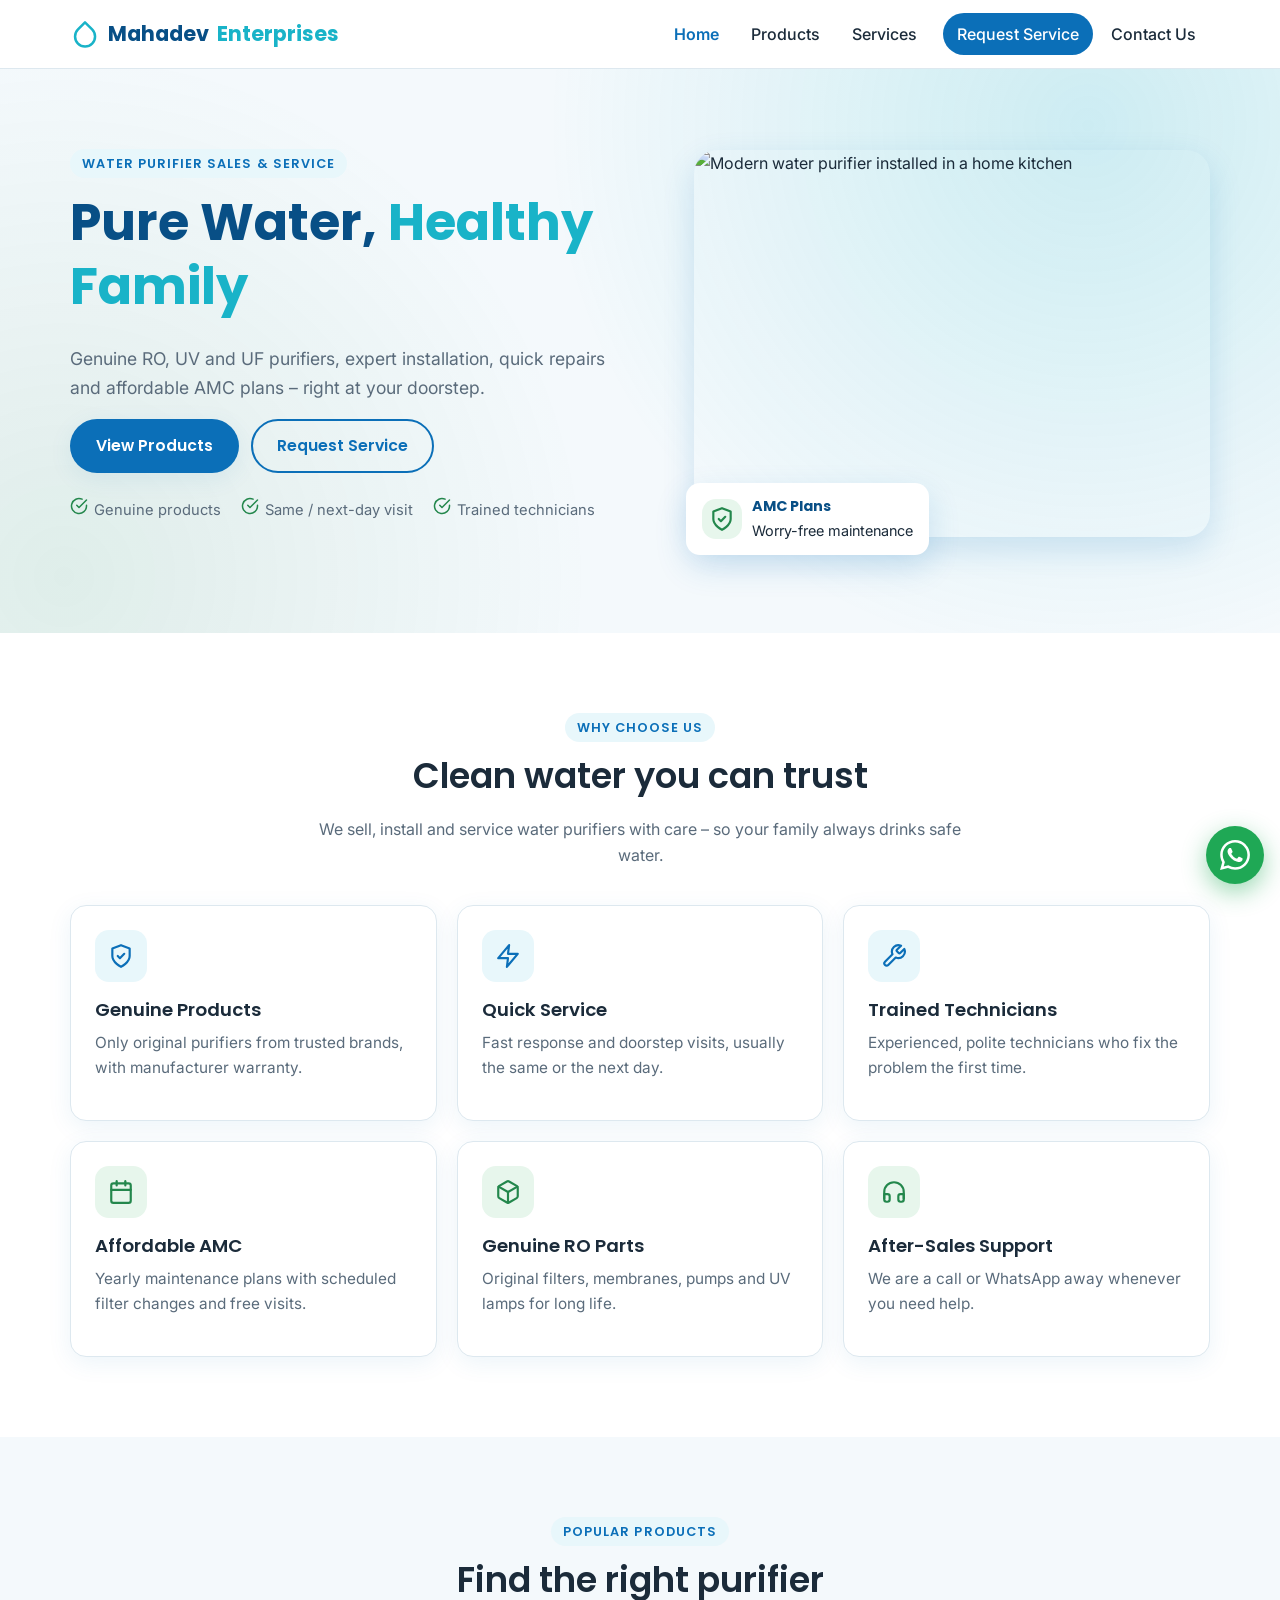
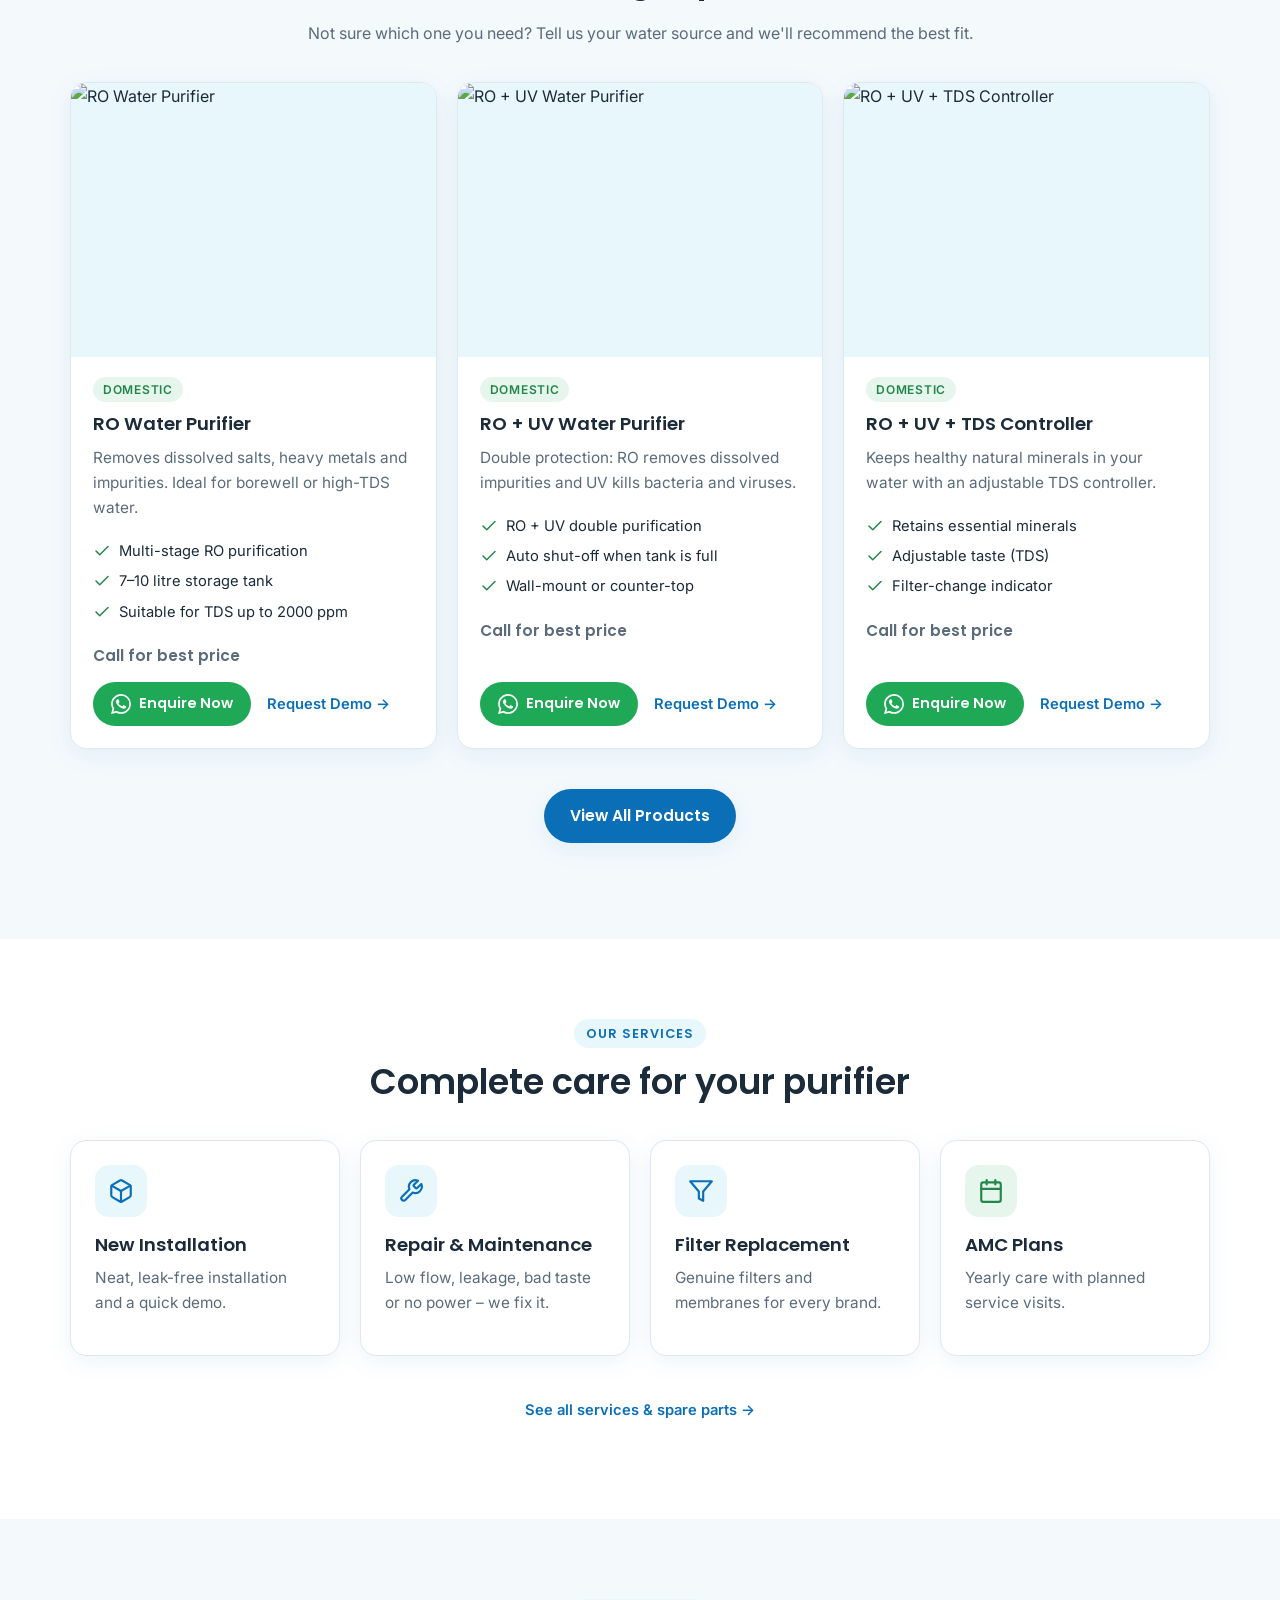
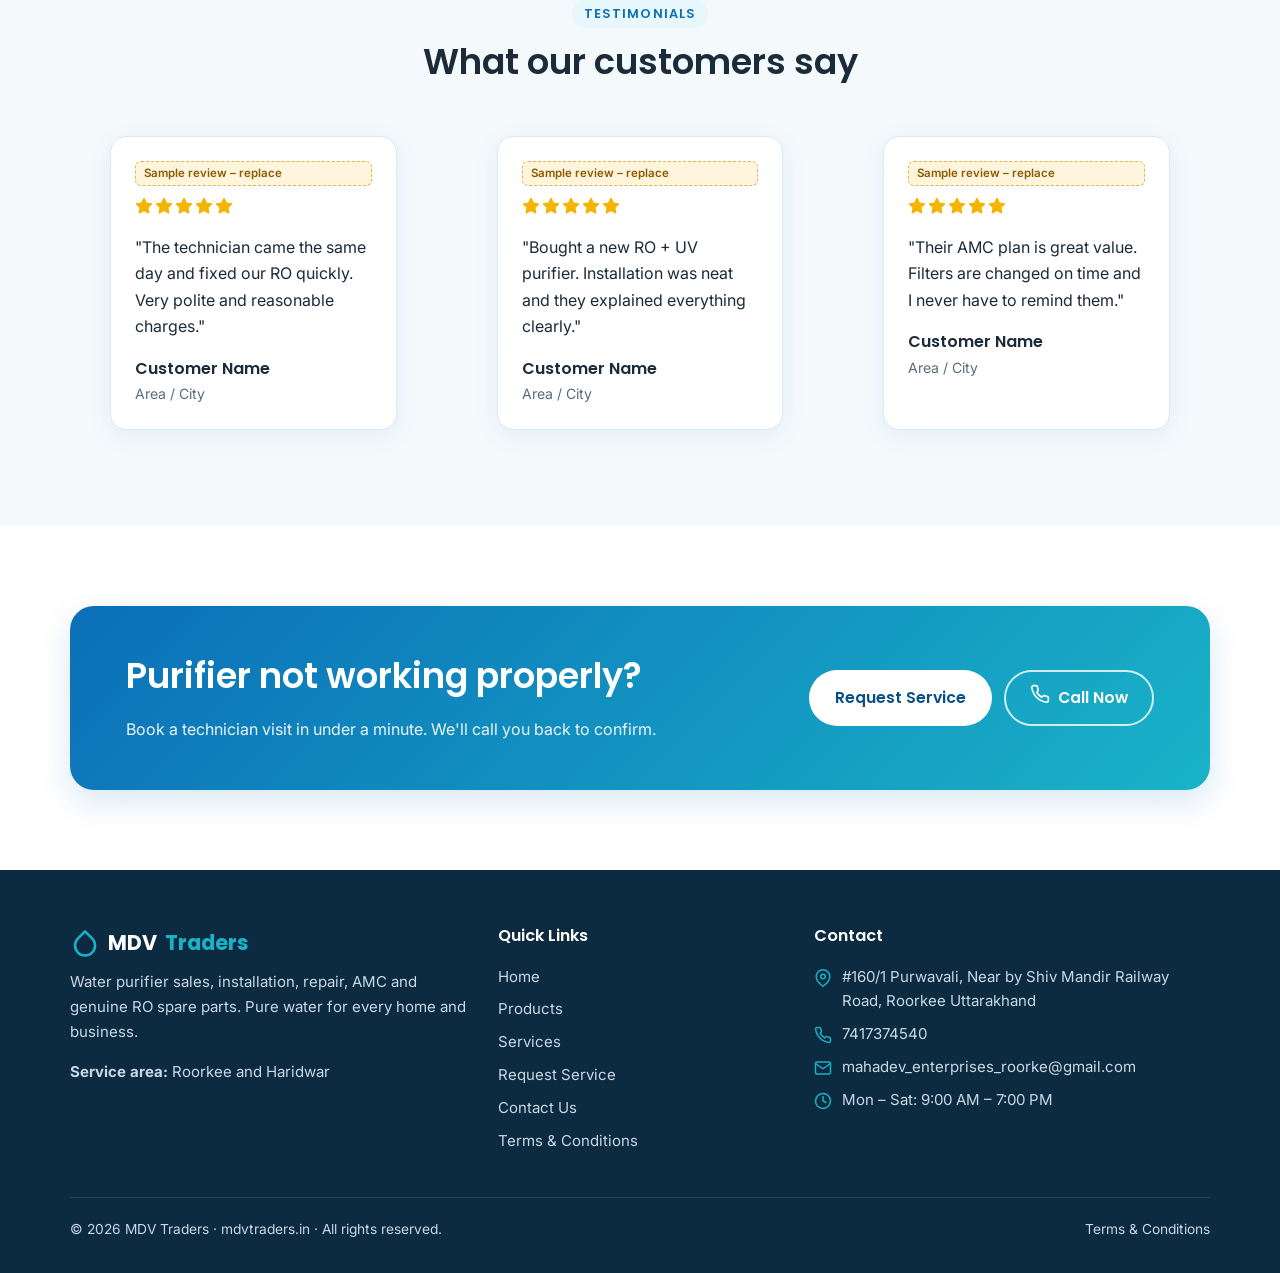
==== mdv-traders/index.html @ 6e26f54f "initial commit" ====
<!DOCTYPE html>
<html lang="en">
<head>
  <meta charset="UTF-8">
  <meta name="viewport" content="width=device-width, initial-scale=1">
  <title>Mahadev Enterprises | Water Purifier Sales, Service &amp; RO Repair</title>
  <meta name="description" content="Mahadev Enterprises – RO, UV and UF water purifier sales, installation, repair, AMC and genuine RO spare parts. Quick doorstep service by trained technicians.">
  <link rel="canonical" href="https://mdvtraders.in/">

  <!-- Open Graph (how the page looks when shared on WhatsApp / Facebook) -->
  <meta property="og:type" content="website">
  <meta property="og:site_name" content="Mahadev Enterprises">
  <meta property="og:title" content="Mahadev Enterprises | Pure Water, Healthy Family">
  <meta property="og:description" content="Water purifier sales, installation, repair, AMC and genuine RO spare parts.">
  <meta property="og:url" content="https://mdvtraders.in/">
  <!-- PLACEHOLDER: upload a 1200x630 image to /images/og-image.jpg -->
  <meta property="og:image" content="https://mdvtraders.in/images/og-image.jpg">
  <meta name="twitter:card" content="summary_large_image">

  <!-- Favicon (PLACEHOLDER: replace favicon.svg with your logo) -->
  <link rel="icon" href="favicon.svg" type="image/svg+xml">

  <!-- Google Fonts -->
  <link rel="preconnect" href="https://fonts.googleapis.com">
  <link rel="preconnect" href="https://fonts.gstatic.com" crossorigin>
  <link href="https://fonts.googleapis.com/css2?family=Inter:wght@400;500;600&family=Poppins:wght@500;600;700&display=swap" rel="stylesheet">

  <link rel="stylesheet" href="style.css">
  <script src="script.js" defer></script>

  <!-- LocalBusiness schema for Google. PLACEHOLDERS: replace the [ADD ...] values -->
  <script type="application/ld+json">
  {
    "@context": "https://schema.org",
    "@type": "LocalBusiness",
    "name": "Mahadev Enterprises",
    "description": "Water purifier sales, installation, repair, AMC and genuine RO spare parts.",
    "url": "https://mdvtraders.in/",
    "image": "https://mdvtraders.in/images/og-image.jpg",
   "telephone": "7417374540",
    "email": "mahadev_enterprises_roorke@gmail.com",
    "address": {
      "@type": "PostalAddress",
      "streetAddress": "#160/1 Purwavali",
      "addressLocality": "Near by Shiv Mandir Railway Road",
      "addressRegion": "Roorkee Uttarakhand",
      "postalCode": "247667",
      "addressCountry": "IN"
    },
    "areaServed": "Roorkee and Haridwar",
    "openingHours": "[ADD HOURS e.g. Mo-Sa 09:00-19:00]"
    "priceRange": "₹₹"
  }
  </script>
</head>
<body data-page="home">
  <a class="skip-link" href="#main">Skip to main content</a>
  <div id="site-header"></div>

  <main id="main">
    <!-- ===== HERO ===== -->
    <section class="hero">
      <div class="container hero__grid">
        <div>
          <span class="eyebrow">Water Purifier Sales &amp; Service</span>
          <h1>Pure Water, <em>Healthy Family</em></h1>
          <p class="hero__lead">Genuine RO, UV and UF purifiers, expert installation, quick repairs and affordable AMC plans – right at your doorstep.</p>
          <div class="btn-row">
            <a class="btn btn--primary" href="products.html">View Products</a>
            <a class="btn btn--outline" href="service-request.html">Request Service</a>
          </div>
          <ul class="hero__badges">
            <li><span data-icon="checkCircle"></span>Genuine products</li>
            <li><span data-icon="checkCircle"></span>Same / next-day visit</li>
            <li><span data-icon="checkCircle"></span>Trained technicians</li>
          </ul>
        </div>
        <div class="hero__media">
          <!-- PLACEHOLDER IMAGE: replace with your own photo (e.g. images/hero.jpg, 800x600) -->
          <!-- <img src="https://placehold.co/800x600/e8f7fb/0b6fb8?text=Hero+Image%0A(Replace+with+your+photo)" alt="Modern water purifier installed in a home kitchen" width="800" height="600" fetchpriority="high"> -->
       <img src="./images/shopping.webp" alt="Modern water purifier installed in a home kitchen" width="800" height="600" fetchpriority="high">
          <div class="hero__float">
            <span class="icon-badge icon-badge--green" data-icon="shield"></span>
            <div><strong>AMC Plans</strong>Worry-free maintenance</div>
          </div>
        </div>
      </div>
    </section>

    <!-- ===== WHY CHOOSE US ===== -->
    <section class="section">
      <div class="container">
        <div class="section-head">
          <span class="eyebrow">Why choose us</span>
          <h2>Clean water you can trust</h2>
          <p>We sell, install and service water purifiers with care – so your family always drinks safe water.</p>
        </div>
        <div class="grid grid--3">
          <div class="card"><span class="icon-badge" data-icon="shield"></span><h3>Genuine Products</h3><p>Only original purifiers from trusted brands, with manufacturer warranty.</p></div>
          <div class="card"><span class="icon-badge" data-icon="zap"></span><h3>Quick Service</h3><p>Fast response and doorstep visits, usually the same or the next day.</p></div>
          <div class="card"><span class="icon-badge" data-icon="tool"></span><h3>Trained Technicians</h3><p>Experienced, polite technicians who fix the problem the first time.</p></div>
          <div class="card"><span class="icon-badge icon-badge--green" data-icon="calendar"></span><h3>Affordable AMC</h3><p>Yearly maintenance plans with scheduled filter changes and free visits.</p></div>
          <div class="card"><span class="icon-badge icon-badge--green" data-icon="package"></span><h3>Genuine RO Parts</h3><p>Original filters, membranes, pumps and UV lamps for long life.</p></div>
          <div class="card"><span class="icon-badge icon-badge--green" data-icon="headset"></span><h3>After-Sales Support</h3><p>We are a call or WhatsApp away whenever you need help.</p></div>
        </div>
      </div>
    </section>

    <!-- ===== POPULAR PRODUCTS (filled from script.js) ===== -->
    <section class="section section--soft">
      <div class="container">
        <div class="section-head">
          <span class="eyebrow">Popular products</span>
          <h2>Find the right purifier</h2>
          <p>Not sure which one you need? Tell us your water source and we'll recommend the best fit.</p>
        </div>
        <div class="grid grid--3" id="product-preview"></div>
        <p class="text-center mt-lg"><a class="btn btn--primary" href="products.html">View All Products</a></p>
      </div>
    </section>

    <!-- ===== SERVICES PREVIEW ===== -->
    <section class="section">
      <div class="container">
        <div class="section-head">
          <span class="eyebrow">Our services</span>
          <h2>Complete care for your purifier</h2>
        </div>
        <div class="grid grid--4">
          <div class="card"><span class="icon-badge" data-icon="package"></span><h3>New Installation</h3><p>Neat, leak-free installation and a quick demo.</p></div>
          <div class="card"><span class="icon-badge" data-icon="tool"></span><h3>Repair &amp; Maintenance</h3><p>Low flow, leakage, bad taste or no power – we fix it.</p></div>
          <div class="card"><span class="icon-badge" data-icon="filter"></span><h3>Filter Replacement</h3><p>Genuine filters and membranes for every brand.</p></div>
          <div class="card"><span class="icon-badge icon-badge--green" data-icon="calendar"></span><h3>AMC Plans</h3><p>Yearly care with planned service visits.</p></div>
        </div>
        <p class="text-center mt-lg"><a class="link-arrow" href="services.html">See all services &amp; spare parts</a></p>
      </div>
    </section>

    <!-- ===== TESTIMONIALS (PLACEHOLDERS – replace with real customer reviews) ===== -->
    <section class="section section--soft">
      <div class="container">
        <div class="section-head">
          <span class="eyebrow">Testimonials</span>
          <h2>What our customers say</h2>
        </div>
        <div class="grid grid--3">
          <figure class="card testimonial">
            <span class="placeholder-tag">Sample review – replace</span>
            <div class="stars" aria-label="5 out of 5 stars"><span data-icon="star"></span><span data-icon="star"></span><span data-icon="star"></span><span data-icon="star"></span><span data-icon="star"></span></div>
            <blockquote>"The technician came the same day and fixed our RO quickly. Very polite and reasonable charges."</blockquote>
            <figcaption>Customer Name<span>Area / City</span></figcaption>
          </figure>
          <figure class="card testimonial">
            <span class="placeholder-tag">Sample review – replace</span>
            <div class="stars" aria-label="5 out of 5 stars"><span data-icon="star"></span><span data-icon="star"></span><span data-icon="star"></span><span data-icon="star"></span><span data-icon="star"></span></div>
            <blockquote>"Bought a new RO + UV purifier. Installation was neat and they explained everything clearly."</blockquote>
            <figcaption>Customer Name<span>Area / City</span></figcaption>
          </figure>
          <figure class="card testimonial">
            <span class="placeholder-tag">Sample review – replace</span>
            <div class="stars" aria-label="5 out of 5 stars"><span data-icon="star"></span><span data-icon="star"></span><span data-icon="star"></span><span data-icon="star"></span><span data-icon="star"></span></div>
            <blockquote>"Their AMC plan is great value. Filters are changed on time and I never have to remind them."</blockquote>
            <figcaption>Customer Name<span>Area / City</span></figcaption>
          </figure>
        </div>
      </div>
    </section>

    <!-- ===== CALL TO ACTION ===== -->
    <section class="section">
      <div class="container">
        <div class="cta-strip">
          <div>
            <h2>Purifier not working properly?</h2>
            <p>Book a technician visit in under a minute. We'll call you back to confirm.</p>
          </div>
          <div class="btn-row">
            <a class="btn btn--light" href="service-request.html">Request Service</a>
            <a class="btn btn--ghost-light" data-href="tel" href="#"><span data-icon="phone"></span>Call Now</a>
          </div>
        </div>
      </div>
    </section>
  </main>

  <div id="site-footer"></div>
</body>
</html>
---- mdv-traders/style.css ----
/* =========================================================
   MDV Traders – Main Stylesheet
   ---------------------------------------------------------
   Mobile-first: base styles are for phones, then
   @media (min-width: ...) blocks add tablet/desktop layout.

   CONTENTS
   1.  Colours & variables (change the brand colours here)
   2.  Base / reset
   3.  Layout helpers
   4.  Buttons
   5.  Header & navigation
   6.  Hero
   7.  Cards, grids & sections
   8.  Products & filters
   9.  Steps ("How it works")
   10. Tables / notes
   11. Forms
   12. Contact page
   13. Footer
   14. Floating WhatsApp & Call buttons
   15. Utilities & accessibility
   ========================================================= */

/* ---------- 1. Colours & variables ---------- */
:root {
  --blue: #0b6fb8;          /* primary brand blue */
  --blue-dark: #084f86;     /* hover / headings */
  --aqua: #19b3c8;          /* secondary aqua */
  --aqua-light: #e8f7fb;    /* soft aqua backgrounds */
  --green: #23874c;         /* soft green accent (buttons) */
  --green-light: #e7f6ec;   /* soft green backgrounds */
  --whatsapp: #1fa855;

  --text: #1b2b3a;          /* main text */
  --muted: #5a6b7b;         /* secondary text */
  --border: #dde8ef;
  --bg: #ffffff;
  --bg-soft: #f4f9fc;
  --error: #c62828;
  --error-bg: #fdecec;
  --success-bg: #e7f6ec;

  --radius: 16px;
  --radius-sm: 10px;
  --shadow: 0 6px 24px rgba(11, 111, 184, 0.08);
  --shadow-hover: 0 12px 32px rgba(11, 111, 184, 0.16);
  --gradient: linear-gradient(135deg, var(--blue) 0%, var(--aqua) 100%);

  --font-head: "Poppins", system-ui, sans-serif;
  --font-body: "Inter", system-ui, sans-serif;
  --header-h: 68px;
}

/* ---------- 2. Base / reset ---------- */
*,
*::before,
*::after { box-sizing: border-box; }

html { scroll-behavior: smooth; }

body {
  margin: 0;
  font-family: var(--font-body);
  font-size: 16px;
  line-height: 1.65;
  color: var(--text);
  background: var(--bg);
  -webkit-font-smoothing: antialiased;
}

h1, h2, h3, h4 {
  font-family: var(--font-head);
  line-height: 1.25;
  color: var(--text);
  margin: 0 0 0.5em;
}
h1 { font-size: clamp(2rem, 6vw, 3.2rem); font-weight: 700; }
h2 { font-size: clamp(1.5rem, 4vw, 2.2rem); font-weight: 600; }
h3 { font-size: 1.15rem; font-weight: 600; }

p { margin: 0 0 1em; }
a { color: var(--blue); }
a:hover { color: var(--blue-dark); }
img { max-width: 100%; height: auto; display: block; }
ul { padding-left: 1.2em; }

/* ---------- 3. Layout helpers ---------- */
.container {
  width: 100%;
  max-width: 1180px;
  margin: 0 auto;
  padding: 0 20px;
}

.section { padding: 56px 0; }
.section--soft { background: var(--bg-soft); }

.section-head {
  text-align: center;
  max-width: 680px;
  margin: 0 auto 36px;
}
.section-head p { color: var(--muted); }

.eyebrow {
  display: inline-block;
  font-family: var(--font-head);
  font-size: 0.8rem;
  font-weight: 600;
  letter-spacing: 0.08em;
  text-transform: uppercase;
  color: var(--blue);
  background: var(--aqua-light);
  padding: 4px 12px;
  border-radius: 999px;
  margin-bottom: 12px;
}

.grid { display: grid; gap: 20px; }

@media (min-width: 640px) {
  .grid--2, .grid--3, .grid--4 { grid-template-columns: repeat(2, 1fr); }
}
@media (min-width: 960px) {
  .section { padding: 80px 0; }
  .grid--3 { grid-template-columns: repeat(3, 1fr); }
  .grid--4 { grid-template-columns: repeat(4, 1fr); }
}

/* Page banner used at the top of inner pages */
.page-banner {
  background: var(--gradient);
  color: #fff;
  padding: 48px 0 40px;
  text-align: center;
}
.page-banner h1 { color: #fff; margin-bottom: 8px; }
.page-banner p { color: rgba(255, 255, 255, 0.92); max-width: 620px; margin: 0 auto; }

/* ---------- 4. Buttons ---------- */
.btn {
  display: inline-flex;
  align-items: center;
  justify-content: center;
  gap: 8px;
  min-height: 48px;              /* big enough for thumbs */
  padding: 12px 24px;
  font-family: var(--font-head);
  font-weight: 600;
  font-size: 0.98rem;
  border-radius: 999px;
  border: 2px solid transparent;
  text-decoration: none;
  cursor: pointer;
  transition: transform 0.15s ease, box-shadow 0.2s ease, background 0.2s ease;
}
.btn:hover { transform: translateY(-2px); }
.btn:disabled { opacity: 0.7; cursor: not-allowed; transform: none; }
.btn svg { width: 20px; height: 20px; }

.btn--primary { background: var(--blue); color: #fff; box-shadow: var(--shadow); }
.btn--primary:hover { background: var(--blue-dark); color: #fff; }

.btn--accent { background: var(--green); color: #fff; }
.btn--accent:hover { background: #1b6d3d; color: #fff; }

.btn--outline { background: transparent; color: var(--blue); border-color: var(--blue); }
.btn--outline:hover { background: var(--aqua-light); color: var(--blue-dark); }

.btn--light { background: #fff; color: var(--blue-dark); }
.btn--light:hover { color: var(--blue); }

.btn--ghost-light { background: transparent; color: #fff; border-color: rgba(255,255,255,0.8); }
.btn--ghost-light:hover { background: rgba(255,255,255,0.12); color: #fff; }

.btn--whatsapp { background: var(--whatsapp); color: #fff; }
.btn--whatsapp:hover { background: #178a45; color: #fff; }

.btn--sm { min-height: 40px; padding: 8px 16px; font-size: 0.9rem; }
.btn--block { width: 100%; }

.btn-row { display: flex; flex-wrap: wrap; gap: 12px; }

.link-arrow {
  font-weight: 600;
  text-decoration: none;
  font-size: 0.92rem;
}
.link-arrow::after { content: " →"; }

/* ---------- 5. Header & navigation ---------- */
#site-header { min-height: var(--header-h); } /* reserves space before JS loads */

.site-header {
  position: sticky;
  top: 0;
  z-index: 100;
  background: rgba(255, 255, 255, 0.96);
  backdrop-filter: blur(8px);
  border-bottom: 1px solid var(--border);
}
/* Make the wrapper itself sticky so the header sticks across the page */
#site-header { position: sticky; top: 0; z-index: 100; }

.nav {
  display: flex;
  align-items: center;
  justify-content: space-between;
  height: var(--header-h);
}

.logo {
  display: inline-flex;
  align-items: center;
  gap: 8px;
  font-family: var(--font-head);
  font-weight: 700;
  font-size: 1.3rem;
  color: var(--blue-dark);
  text-decoration: none;
}
.logo span { color: var(--aqua); }
.logo svg { width: 30px; height: 30px; color: var(--aqua); }

.nav-toggle {
  display: inline-flex;
  align-items: center;
  justify-content: center;
  width: 44px;
  height: 44px;
  border: 1px solid var(--border);
  border-radius: 12px;
  background: #fff;
  color: var(--blue-dark);
  cursor: pointer;
}
.nav-toggle svg { width: 24px; height: 24px; }

.nav-menu {
  position: absolute;
  top: var(--header-h);
  left: 0;
  right: 0;
  background: #fff;
  border-bottom: 1px solid var(--border);
  box-shadow: var(--shadow);
  display: none;
}
.nav-menu.is-open { display: block; }

.nav-menu ul {
  list-style: none;
  margin: 0;
  padding: 8px 20px 16px;
}
.nav-menu a {
  display: block;
  padding: 12px 8px;
  font-weight: 500;
  color: var(--text);
  text-decoration: none;
  border-radius: 8px;
}
.nav-menu a:hover { background: var(--aqua-light); color: var(--blue-dark); }
.nav-menu a[aria-current="page"] { color: var(--blue); font-weight: 600; }
.nav-menu .nav-cta { margin-top: 8px; }
.nav-menu .nav-cta a {
  background: var(--blue);
  color: #fff;
  text-align: center;
  border-radius: 999px;
}

@media (min-width: 900px) {
  .nav-toggle { display: none; }
  .nav-menu {
    position: static;
    display: block;
    background: none;
    border: 0;
    box-shadow: none;
  }
  .nav-menu ul { display: flex; align-items: center; gap: 4px; padding: 0; }
  .nav-menu a { padding: 8px 14px; }
  .nav-menu .nav-cta { margin: 0 0 0 8px; }
  .nav-menu .nav-cta a:hover { background: var(--blue-dark); color: #fff; }
}

/* ---------- 6. Hero ---------- */
.hero {
  background:
    radial-gradient(circle at 85% 10%, rgba(25, 179, 200, 0.18), transparent 45%),
    radial-gradient(circle at 5% 90%, rgba(35, 135, 76, 0.10), transparent 40%),
    var(--bg-soft);
  padding: 48px 0 56px;
  overflow: hidden;
}
.hero__grid { display: grid; gap: 36px; align-items: center; }
.hero h1 { color: var(--blue-dark); }
.hero h1 em { font-style: normal; color: var(--aqua); }
.hero__lead { font-size: 1.1rem; color: var(--muted); max-width: 540px; }

.hero__badges {
  display: flex;
  flex-wrap: wrap;
  gap: 10px 20px;
  margin-top: 24px;
  padding: 0;
  list-style: none;
  font-size: 0.92rem;
  color: var(--muted);
}
.hero__badges li { display: inline-flex; align-items: center; gap: 6px; }
.hero__badges svg { width: 18px; height: 18px; color: var(--green); }

.hero__media { position: relative; }
.hero__media img {
  border-radius: 24px;
  box-shadow: var(--shadow-hover);
  width: 100%;
  aspect-ratio: 4 / 3;
  object-fit: cover;
}
.hero__float {
  position: absolute;
  left: -8px;
  bottom: -18px;
  background: #fff;
  border-radius: 14px;
  padding: 12px 16px;
  box-shadow: var(--shadow-hover);
  display: flex;
  align-items: center;
  gap: 10px;
  font-size: 0.9rem;
}
.hero__float strong { display: block; font-family: var(--font-head); color: var(--blue-dark); }
.hero__float .icon-badge { width: 40px; height: 40px; margin: 0; }

@media (min-width: 900px) {
  .hero { padding: 80px 0 96px; }
  .hero__grid { grid-template-columns: 1.1fr 1fr; gap: 56px; }
}

/* ---------- 7. Cards, grids & sections ---------- */
.card {
  background: #fff;
  border: 1px solid var(--border);
  border-radius: var(--radius);
  padding: 24px;
  box-shadow: var(--shadow);
  transition: transform 0.2s ease, box-shadow 0.2s ease;
  display: flex;
  flex-direction: column;
}
.card:hover { transform: translateY(-4px); box-shadow: var(--shadow-hover); }
.card p { color: var(--muted); font-size: 0.96rem; }
.card .btn-row, .card .card__actions { margin-top: auto; }

.icon-badge {
  width: 52px;
  height: 52px;
  border-radius: 14px;
  background: var(--aqua-light);
  color: var(--blue);
  display: inline-flex;
  align-items: center;
  justify-content: center;
  margin-bottom: 16px;
  flex-shrink: 0;
}
.icon-badge svg { width: 26px; height: 26px; }
.icon-badge--green { background: var(--green-light); color: var(--green); }

/* Testimonials */
.testimonial { position: relative; }
.testimonial blockquote { margin: 0 0 16px; font-size: 1rem; color: var(--text); }
.testimonial .stars { display: flex; gap: 2px; color: #f4b400; margin-bottom: 12px; }
.testimonial .stars svg { width: 18px; height: 18px; fill: currentColor; }
.testimonial figcaption { font-weight: 600; font-family: var(--font-head); }
.testimonial figcaption span { display: block; font-weight: 400; font-family: var(--font-body); color: var(--muted); font-size: 0.88rem; }

.placeholder-tag {
  display: inline-block;
  font-size: 0.72rem;
  font-weight: 600;
  color: #8a5a00;
  background: #fff4dc;
  border: 1px dashed #e0b44c;
  padding: 2px 8px;
  border-radius: 6px;
  margin-bottom: 10px;
}

/* Call-to-action strip */
.cta-strip {
  background: var(--gradient);
  color: #fff;
  border-radius: 24px;
  padding: 36px 24px;
  text-align: center;
  box-shadow: var(--shadow-hover);
}
.cta-strip h2 { color: #fff; }
.cta-strip p { color: rgba(255, 255, 255, 0.92); max-width: 560px; margin: 0 auto 20px; }
.cta-strip .btn-row { justify-content: center; }

@media (min-width: 900px) {
  .cta-strip {
    display: flex;
    align-items: center;
    justify-content: space-between;
    text-align: left;
    padding: 48px 56px;
    gap: 32px;
  }
  .cta-strip p { margin: 0; }
  .cta-strip .btn-row { flex-shrink: 0; }
}

/* ---------- 8. Products & filters ---------- */
.filters {
  display: flex;
  justify-content: center;
  flex-wrap: wrap;
  gap: 10px;
  margin-bottom: 32px;
}
.filter-btn {
  min-height: 44px;
  padding: 8px 20px;
  border-radius: 999px;
  border: 1px solid var(--border);
  background: #fff;
  font-family: var(--font-head);
  font-weight: 500;
  color: var(--text);
  cursor: pointer;
}
.filter-btn:hover { border-color: var(--blue); color: var(--blue); }
.filter-btn[aria-pressed="true"] { background: var(--blue); border-color: var(--blue); color: #fff; }

.product-card { padding: 0; overflow: hidden; }
.product-card__img {
  aspect-ratio: 4 / 3;
  width: 100%;
  object-fit: cover;
  background: var(--aqua-light);
}
.product-card__body { padding: 20px 22px 22px; display: flex; flex-direction: column; flex: 1; }
.product-card__tag {
  align-self: flex-start;
  font-size: 0.75rem;
  font-weight: 600;
  text-transform: uppercase;
  letter-spacing: 0.06em;
  color: var(--green);
  background: var(--green-light);
  padding: 3px 10px;
  border-radius: 999px;
  margin-bottom: 10px;
}
.product-card__features {
  list-style: none;
  padding: 0;
  margin: 0 0 16px;
  font-size: 0.92rem;
}
.product-card__features li {
  display: flex;
  gap: 8px;
  align-items: flex-start;
  padding: 3px 0;
}
.product-card__features svg { width: 18px; height: 18px; color: var(--green); flex-shrink: 0; margin-top: 3px; }
.product-card__price {
  font-family: var(--font-head);
  font-weight: 600;
  color: var(--blue-dark);
  margin-bottom: 14px;
}
.card__actions { display: flex; flex-wrap: wrap; align-items: center; gap: 12px 16px; }

/* Spare parts cards (smaller) */
.part-card { padding: 20px; }
.part-card h3 { font-size: 1.02rem; margin-bottom: 6px; }
.part-card p { font-size: 0.9rem; margin-bottom: 14px; }

/* ---------- 9. Steps ("How it works") ---------- */
.steps {
  list-style: none;
  padding: 0;
  margin: 0;
  display: grid;
  gap: 20px;
  counter-reset: step;
}
.step {
  position: relative;
  text-align: center;
  background: #fff;
  border-radius: var(--radius);
  padding: 28px 20px 22px;
  border: 1px solid var(--border);
}
.step::before {
  counter-increment: step;
  content: counter(step);
  position: absolute;
  top: -14px;
  left: 50%;
  transform: translateX(-50%);
  width: 30px;
  height: 30px;
  line-height: 30px;
  border-radius: 50%;
  background: var(--green);
  color: #fff;
  font-family: var(--font-head);
  font-weight: 600;
  font-size: 0.9rem;
}
.step .icon-badge { margin: 4px auto 12px; }
.step p { color: var(--muted); font-size: 0.92rem; margin: 0; }

@media (min-width: 640px) { .steps { grid-template-columns: repeat(2, 1fr); row-gap: 32px; } }
@media (min-width: 960px) { .steps { grid-template-columns: repeat(4, 1fr); } }

/* ---------- 10. Tables / notes ---------- */
.note {
  display: flex;
  gap: 14px;
  align-items: flex-start;
  background: var(--aqua-light);
  border-left: 4px solid var(--aqua);
  border-radius: var(--radius-sm);
  padding: 18px 20px;
  margin: 32px 0;
}
.note svg { width: 24px; height: 24px; color: var(--blue); flex-shrink: 0; margin-top: 2px; }
.note h3 { margin-bottom: 6px; font-size: 1rem; }
.note ul { margin: 0 0 8px; }
.note small { color: var(--muted); }

.table-wrap { overflow-x: auto; }
.table {
  width: 100%;
  border-collapse: collapse;
  font-size: 0.93rem;
  background: #fff;
}
.table th, .table td { padding: 10px 12px; border-bottom: 1px solid var(--border); text-align: left; }
.table th { font-family: var(--font-head); font-weight: 600; background: var(--bg-soft); }

/* Legal text (terms page) */
.legal { max-width: 820px; margin: 0 auto; }
.legal h2 { font-size: 1.3rem; margin-top: 2em; }
.legal p, .legal li { color: var(--text); }
.legal .disclaimer {
  background: #fff4dc;
  border: 1px solid #f0d08a;
  border-radius: var(--radius-sm);
  padding: 14px 18px;
  font-size: 0.94rem;
}

/* ---------- 11. Forms ---------- */
.form-card {
  background: #fff;
  border: 1px solid var(--border);
  border-radius: 20px;
  box-shadow: var(--shadow);
  padding: 24px 20px;
}
@media (min-width: 640px) { .form-card { padding: 36px; } }

.form-grid { display: grid; gap: 18px; }
@media (min-width: 640px) {
  .form-grid { grid-template-columns: 1fr 1fr; }
  .field--full { grid-column: 1 / -1; }
}

.field label,
.field legend {
  display: block;
  font-weight: 600;
  font-size: 0.93rem;
  margin-bottom: 6px;
  padding: 0;
}
.field .req { color: var(--error); }
.field .hint { font-weight: 400; color: var(--muted); font-size: 0.85rem; }

.field input[type="text"],
.field input[type="tel"],
.field input[type="email"],
.field input[type="date"],
.field select,
.field textarea {
  width: 100%;
  min-height: 48px;
  padding: 12px 14px;
  font: inherit;
  font-size: 16px;               /* 16px stops iPhone zooming in */
  color: var(--text);
  background: #fff;
  border: 1.5px solid var(--border);
  border-radius: 12px;
  transition: border-color 0.2s, box-shadow 0.2s;
}
.field textarea { min-height: 110px; resize: vertical; }
.field input:focus,
.field select:focus,
.field textarea:focus {
  outline: none;
  border-color: var(--blue);
  box-shadow: 0 0 0 4px rgba(11, 111, 184, 0.15);
}
.field [aria-invalid="true"] { border-color: var(--error); background: #fffafa; }

fieldset.field { border: 0; margin: 0; padding: 0; min-width: 0; }

.radio-group { display: flex; flex-wrap: wrap; gap: 10px; }
.radio-pill { position: relative; }
.radio-pill input { position: absolute; opacity: 0; inset: 0; cursor: pointer; }
.radio-pill span {
  display: inline-flex;
  align-items: center;
  min-height: 44px;
  padding: 8px 18px;
  border: 1.5px solid var(--border);
  border-radius: 999px;
  font-size: 0.93rem;
  font-weight: 500;
  background: #fff;
}
.radio-pill input:checked + span { background: var(--aqua-light); border-color: var(--blue); color: var(--blue-dark); }
.radio-pill input:focus-visible + span { box-shadow: 0 0 0 4px rgba(11, 111, 184, 0.2); }

.check {
  display: flex;
  gap: 10px;
  align-items: flex-start;
  font-size: 0.95rem;
}
.check input { width: 22px; height: 22px; margin-top: 2px; accent-color: var(--blue); flex-shrink: 0; }

.error-msg {
  color: var(--error);
  font-size: 0.85rem;
  margin: 6px 0 0;
  min-height: 0;
}
.error-msg:empty { display: none; }

/* Honeypot – hidden from people, visible to bots */
.hp-field {
  position: absolute !important;
  left: -9999px !important;
  width: 1px;
  height: 1px;
  overflow: hidden;
}

.form-status {
  border-radius: 14px;
  padding: 16px 18px;
  margin-top: 20px;
  font-size: 0.97rem;
}
.form-status[hidden] { display: none; }
.form-status--success { background: var(--success-bg); border: 1px solid #9fd8b3; color: #14532d; }
.form-status--error { background: var(--error-bg); border: 1px solid #f3b4b4; color: #7f1d1d; }
.form-status strong { font-family: var(--font-head); }
.request-id {
  display: inline-block;
  font-family: var(--font-head);
  font-size: 1.15rem;
  font-weight: 700;
  letter-spacing: 0.03em;
  background: #fff;
  padding: 4px 12px;
  border-radius: 8px;
  margin: 6px 0;
}

.spinner {
  width: 18px;
  height: 18px;
  border: 2.5px solid rgba(255, 255, 255, 0.5);
  border-top-color: #fff;
  border-radius: 50%;
  animation: spin 0.8s linear infinite;
}
@keyframes spin { to { transform: rotate(360deg); } }

.form-layout { display: grid; gap: 28px; }
@media (min-width: 960px) { .form-layout { grid-template-columns: 1fr 320px; align-items: start; } }
.aside-card h3 { margin-bottom: 12px; }
.aside-card ul { list-style: none; padding: 0; margin: 0 0 16px; }
.aside-card li { display: flex; gap: 10px; padding: 6px 0; color: var(--muted); font-size: 0.94rem; }
.aside-card li svg { width: 20px; height: 20px; color: var(--green); flex-shrink: 0; margin-top: 2px; }

/* ---------- 12. Contact page ---------- */
.contact-list { list-style: none; padding: 0; margin: 0; display: grid; gap: 16px; }
.contact-item { display: flex; gap: 14px; align-items: flex-start; }
.contact-item .icon-badge { margin: 0; width: 46px; height: 46px; }
.contact-item h3 { font-size: 0.98rem; margin-bottom: 2px; }
.contact-item p, .contact-item a { margin: 0; color: var(--muted); }

.map-wrap {
  border-radius: 20px;
  overflow: hidden;
  border: 1px solid var(--border);
  box-shadow: var(--shadow);
  aspect-ratio: 16 / 10;
  background: var(--aqua-light);
}
.map-wrap iframe { width: 100%; height: 100%; border: 0; display: block; }

.contact-layout { display: grid; gap: 28px; }
@media (min-width: 960px) { .contact-layout { grid-template-columns: 1fr 1fr; } }

/* ---------- 13. Footer ---------- */
.site-footer {
  background: #0c2a40;
  color: #c9d8e4;
  padding: 56px 0 96px;          /* extra bottom space for floating buttons on mobile */
  font-size: 0.94rem;
}
.site-footer a { color: #c9d8e4; text-decoration: none; }
.site-footer a:hover { color: #fff; text-decoration: underline; }
.site-footer h2 {
  color: #fff;
  font-size: 1.02rem;
  margin-bottom: 14px;
}
.footer-grid { display: grid; gap: 32px; }
.footer-grid ul { list-style: none; padding: 0; margin: 0; }
.footer-grid li { padding: 4px 0; }
.footer-brand .logo { color: #fff; margin-bottom: 10px; }
.footer-contact li { display: flex; gap: 10px; align-items: flex-start; }
.footer-contact svg { width: 18px; height: 18px; color: var(--aqua); flex-shrink: 0; margin-top: 4px; }
.footer-bottom {
  border-top: 1px solid rgba(255, 255, 255, 0.12);
  margin-top: 40px;
  padding-top: 20px;
  display: flex;
  flex-wrap: wrap;
  gap: 8px 20px;
  justify-content: space-between;
  font-size: 0.86rem;
}
@media (min-width: 768px) {
  .site-footer { padding-bottom: 32px; }
  .footer-grid { grid-template-columns: 1.4fr 1fr 1.4fr; }
}

/* ---------- 14. Floating WhatsApp & Call buttons ---------- */
.float-whatsapp {
  position: fixed;
  right: 16px;
  bottom: 16px;
  z-index: 200;
  width: 58px;
  height: 58px;
  border-radius: 50%;
  background: var(--whatsapp);
  color: #fff;
  display: flex;
  align-items: center;
  justify-content: center;
  box-shadow: 0 8px 24px rgba(31, 168, 85, 0.45);
  transition: transform 0.2s;
}
.float-whatsapp:hover { transform: scale(1.08); color: #fff; }
.float-whatsapp svg { width: 30px; height: 30px; fill: currentColor; }

.float-call {
  position: fixed;
  left: 16px;
  bottom: 20px;
  z-index: 200;
  display: inline-flex;
  align-items: center;
  gap: 8px;
  min-height: 50px;
  padding: 10px 22px;
  border-radius: 999px;
  background: var(--blue);
  color: #fff;
  font-family: var(--font-head);
  font-weight: 600;
  text-decoration: none;
  box-shadow: 0 8px 24px rgba(11, 111, 184, 0.4);
}
.float-call:hover { color: #fff; background: var(--blue-dark); }
.float-call svg { width: 20px; height: 20px; }
@media (min-width: 768px) { .float-call { display: none; } }  /* mobile only */

/* ---------- 15. Utilities & accessibility ---------- */
.skip-link {
  position: absolute;
  left: 12px;
  top: -60px;
  z-index: 999;
  background: var(--blue-dark);
  color: #fff;
  padding: 10px 16px;
  border-radius: 8px;
}
.skip-link:focus { top: 12px; color: #fff; }

:focus-visible { outline: 3px solid var(--aqua); outline-offset: 2px; }

.visually-hidden {
  position: absolute !important;
  width: 1px; height: 1px;
  padding: 0; margin: -1px;
  overflow: hidden; clip: rect(0 0 0 0);
  white-space: nowrap; border: 0;
}

.text-center { text-align: center; }
.mt-lg { margin-top: 40px; }
.muted { color: var(--muted); }

/* 404 page */
.notfound { text-align: center; padding: 80px 0; }
.notfound .big {
  font-family: var(--font-head);
  font-size: clamp(5rem, 20vw, 9rem);
  font-weight: 700;
  line-height: 1;
  background: var(--gradient);
  -webkit-background-clip: text;
  background-clip: text;
  color: transparent;
  margin-bottom: 12px;
}
.notfound .btn-row { justify-content: center; margin-top: 24px; }

@media (prefers-reduced-motion: reduce) {
  * { transition: none !important; animation: none !important; scroll-behavior: auto !important; }
}
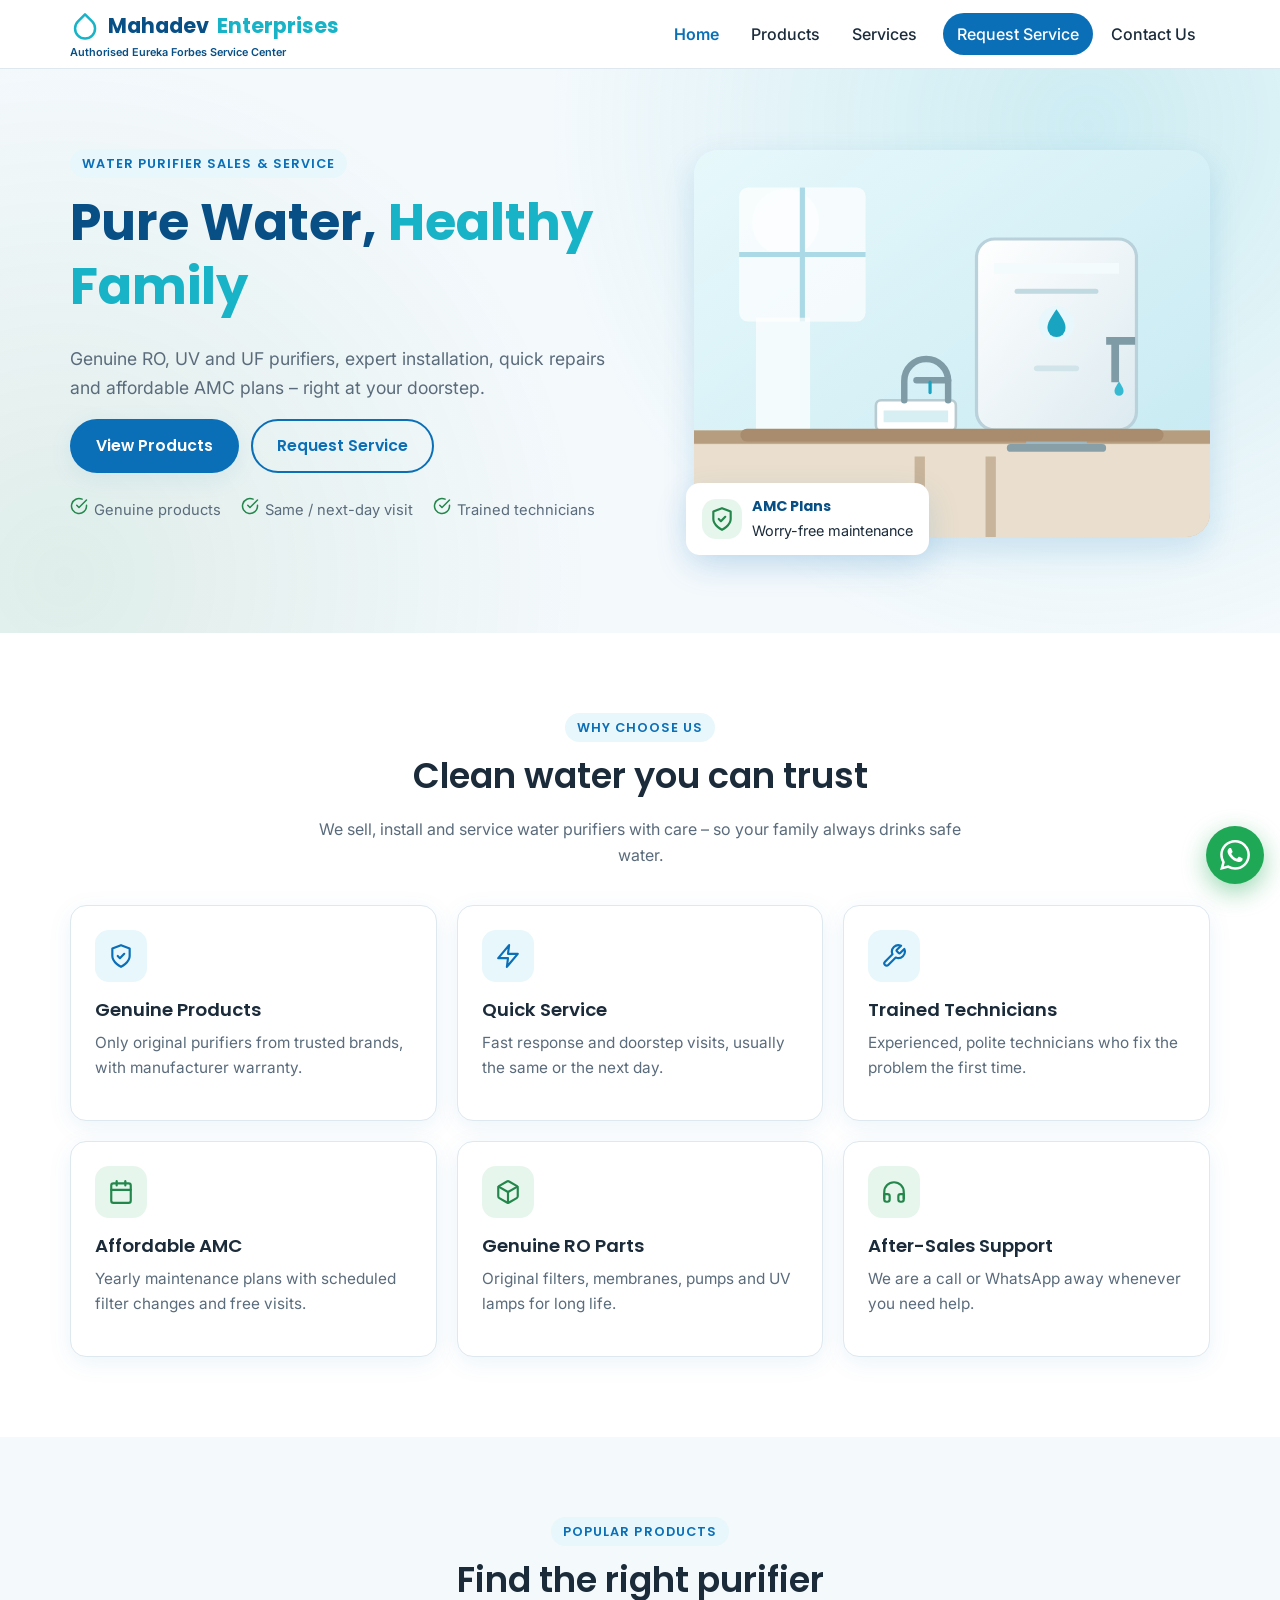
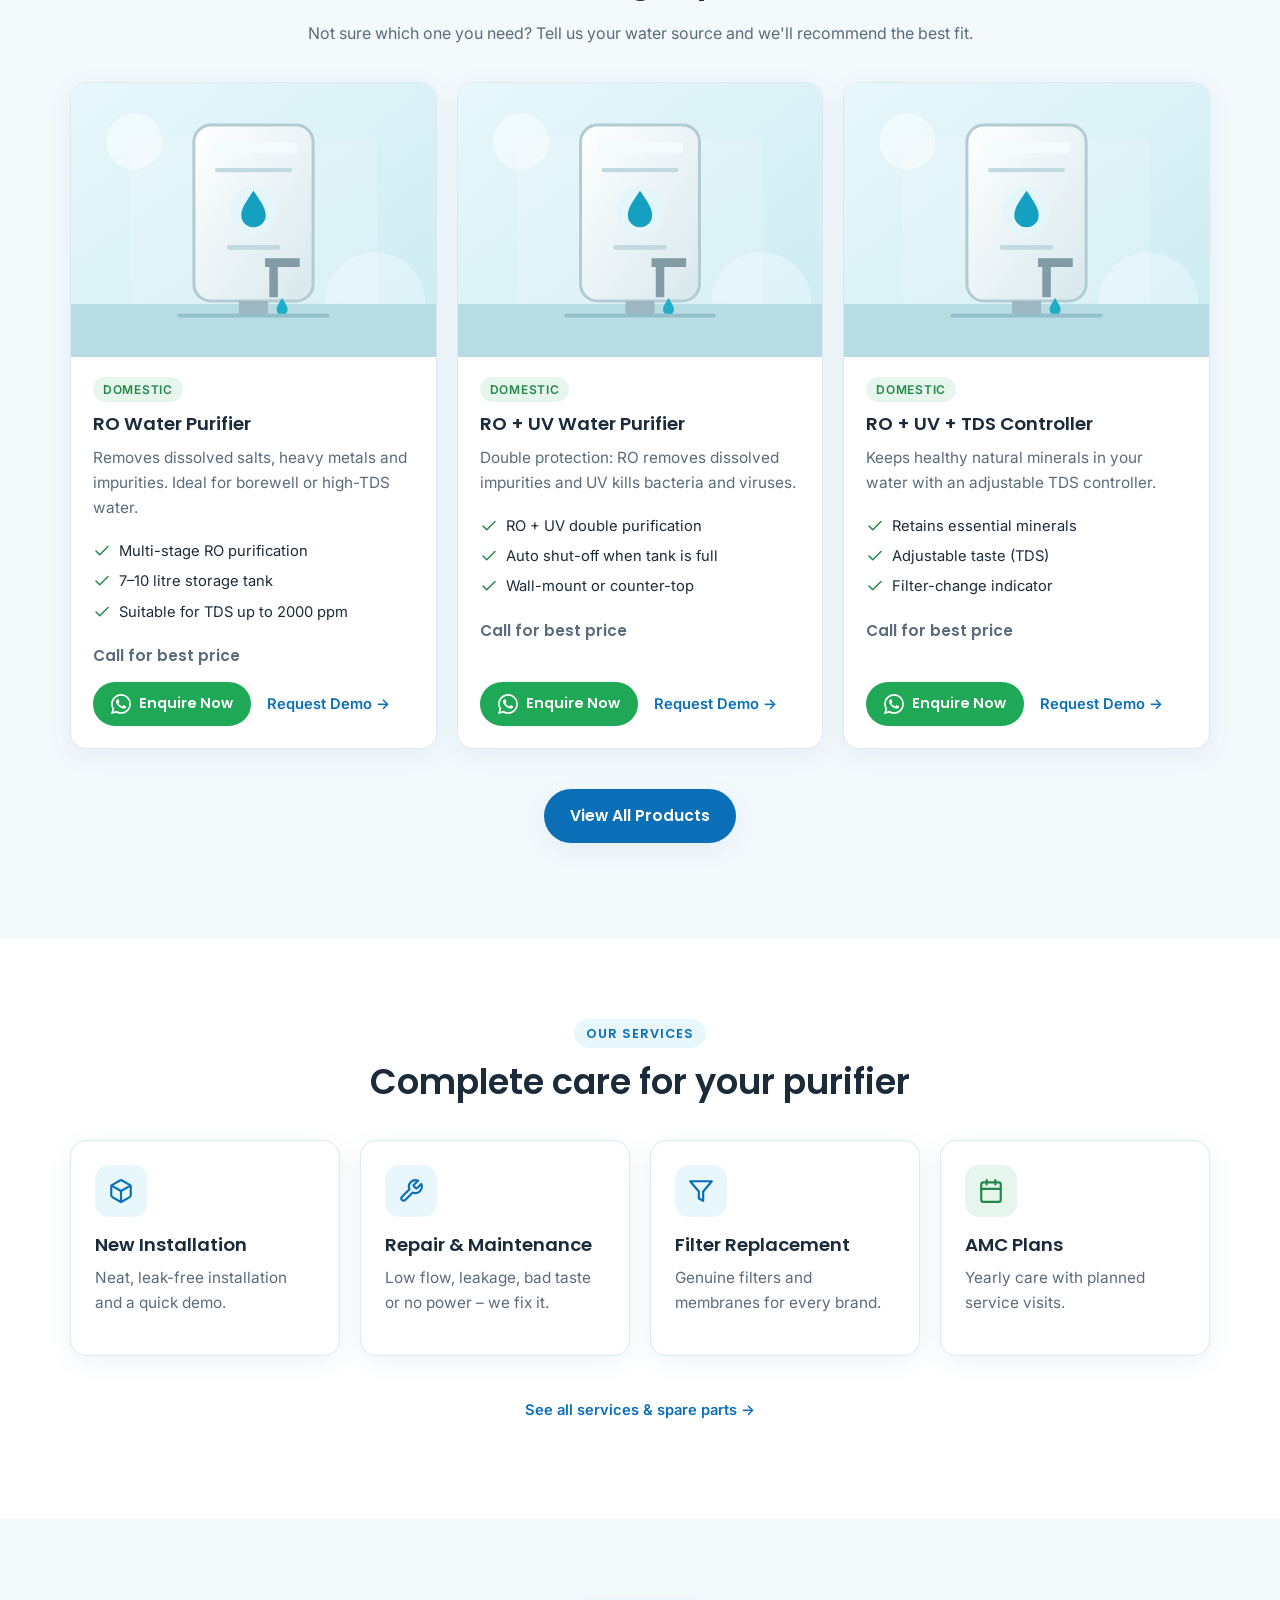
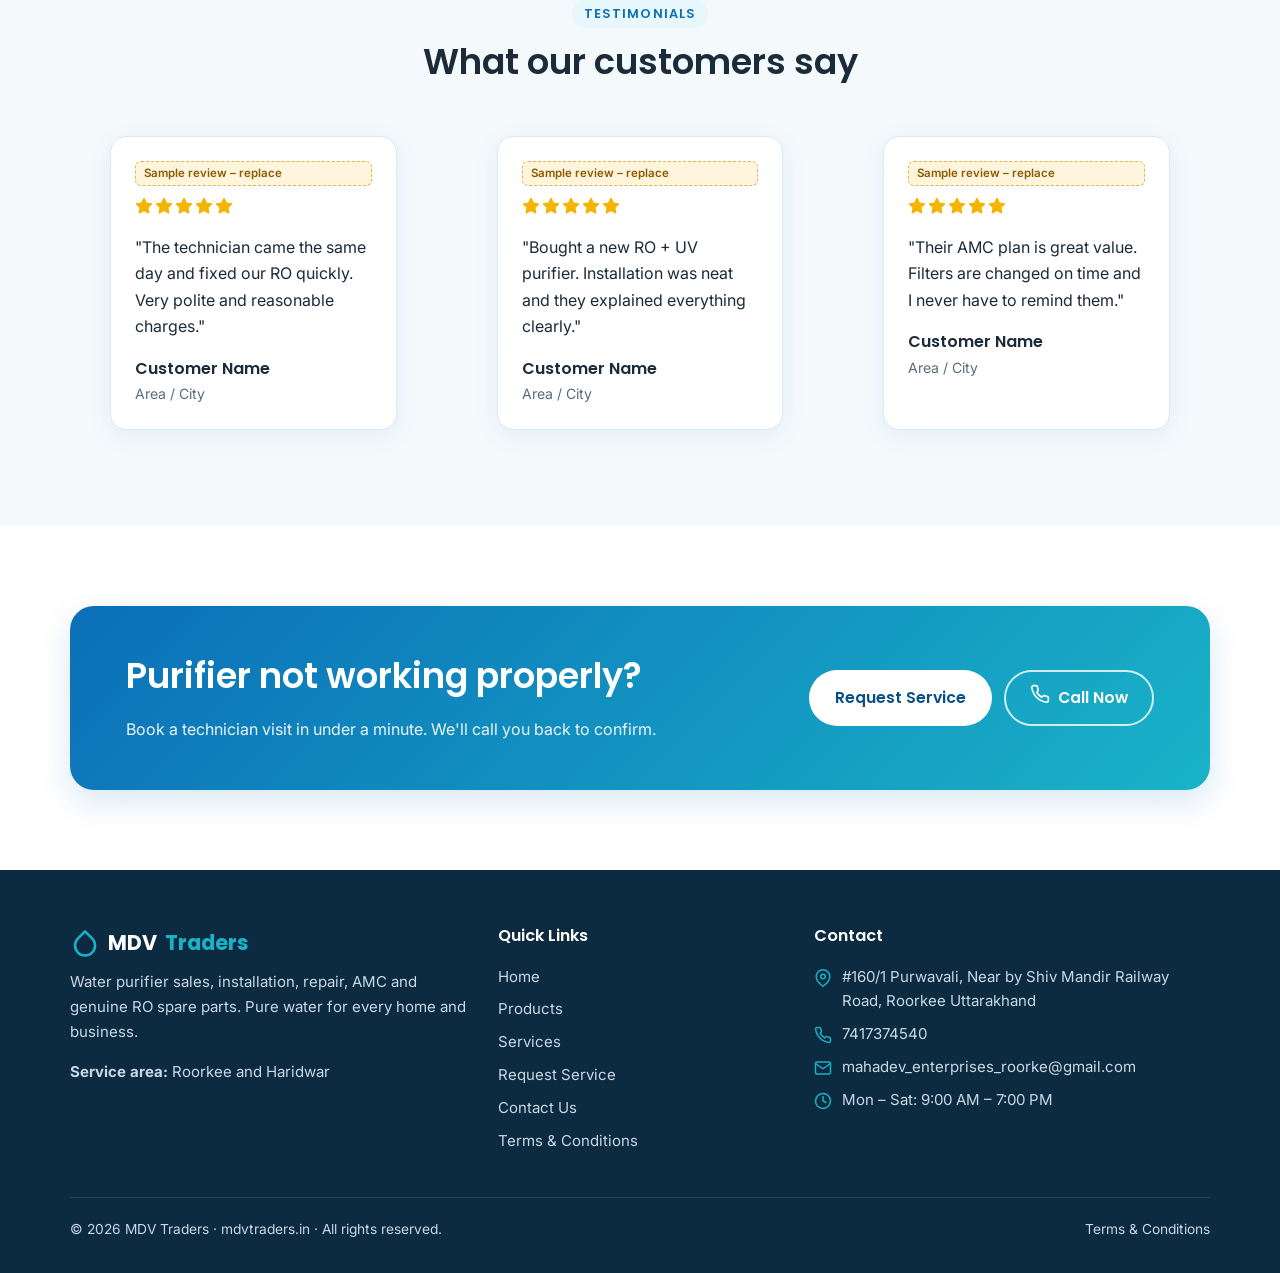
==== commit df0eeb77: "feat: Add admin dashboard for managing service requests and contact messages - Introduced admin.html" ====
--- a/mdv-traders/index.html
+++ b/mdv-traders/index.html
@@ -76,9 +76,7 @@
           </ul>
         </div>
         <div class="hero__media">
-          <!-- PLACEHOLDER IMAGE: replace with your own photo (e.g. images/hero.jpg, 800x600) -->
-          <!-- <img src="https://placehold.co/800x600/e8f7fb/0b6fb8?text=Hero+Image%0A(Replace+with+your+photo)" alt="Modern water purifier installed in a home kitchen" width="800" height="600" fetchpriority="high"> -->
-       <img src="./images/shopping.webp" alt="Modern water purifier installed in a home kitchen" width="800" height="600" fetchpriority="high">
+          <img src="./images/purifier-hero.svg" alt="Modern water purifier installed in a home kitchen" width="800" height="600" fetchpriority="high">
           <div class="hero__float">
             <span class="icon-badge icon-badge--green" data-icon="shield"></span>
             <div><strong>AMC Plans</strong>Worry-free maintenance</div>
--- a/mdv-traders/style.css
+++ b/mdv-traders/style.css
@@ -223,6 +223,14 @@
 .logo span { color: var(--aqua); }
 .logo svg { width: 30px; height: 30px; color: var(--aqua); }
 
+.brand-lockup { display: flex; flex-direction: column; align-items: flex-start; gap: 2px; }
+.authorization-label {
+  color: var(--blue-dark);
+  font-size: 0.68rem;
+  font-weight: 600;
+  line-height: 1.2;
+}
+
 .nav-toggle {
   display: inline-flex;
   align-items: center;
